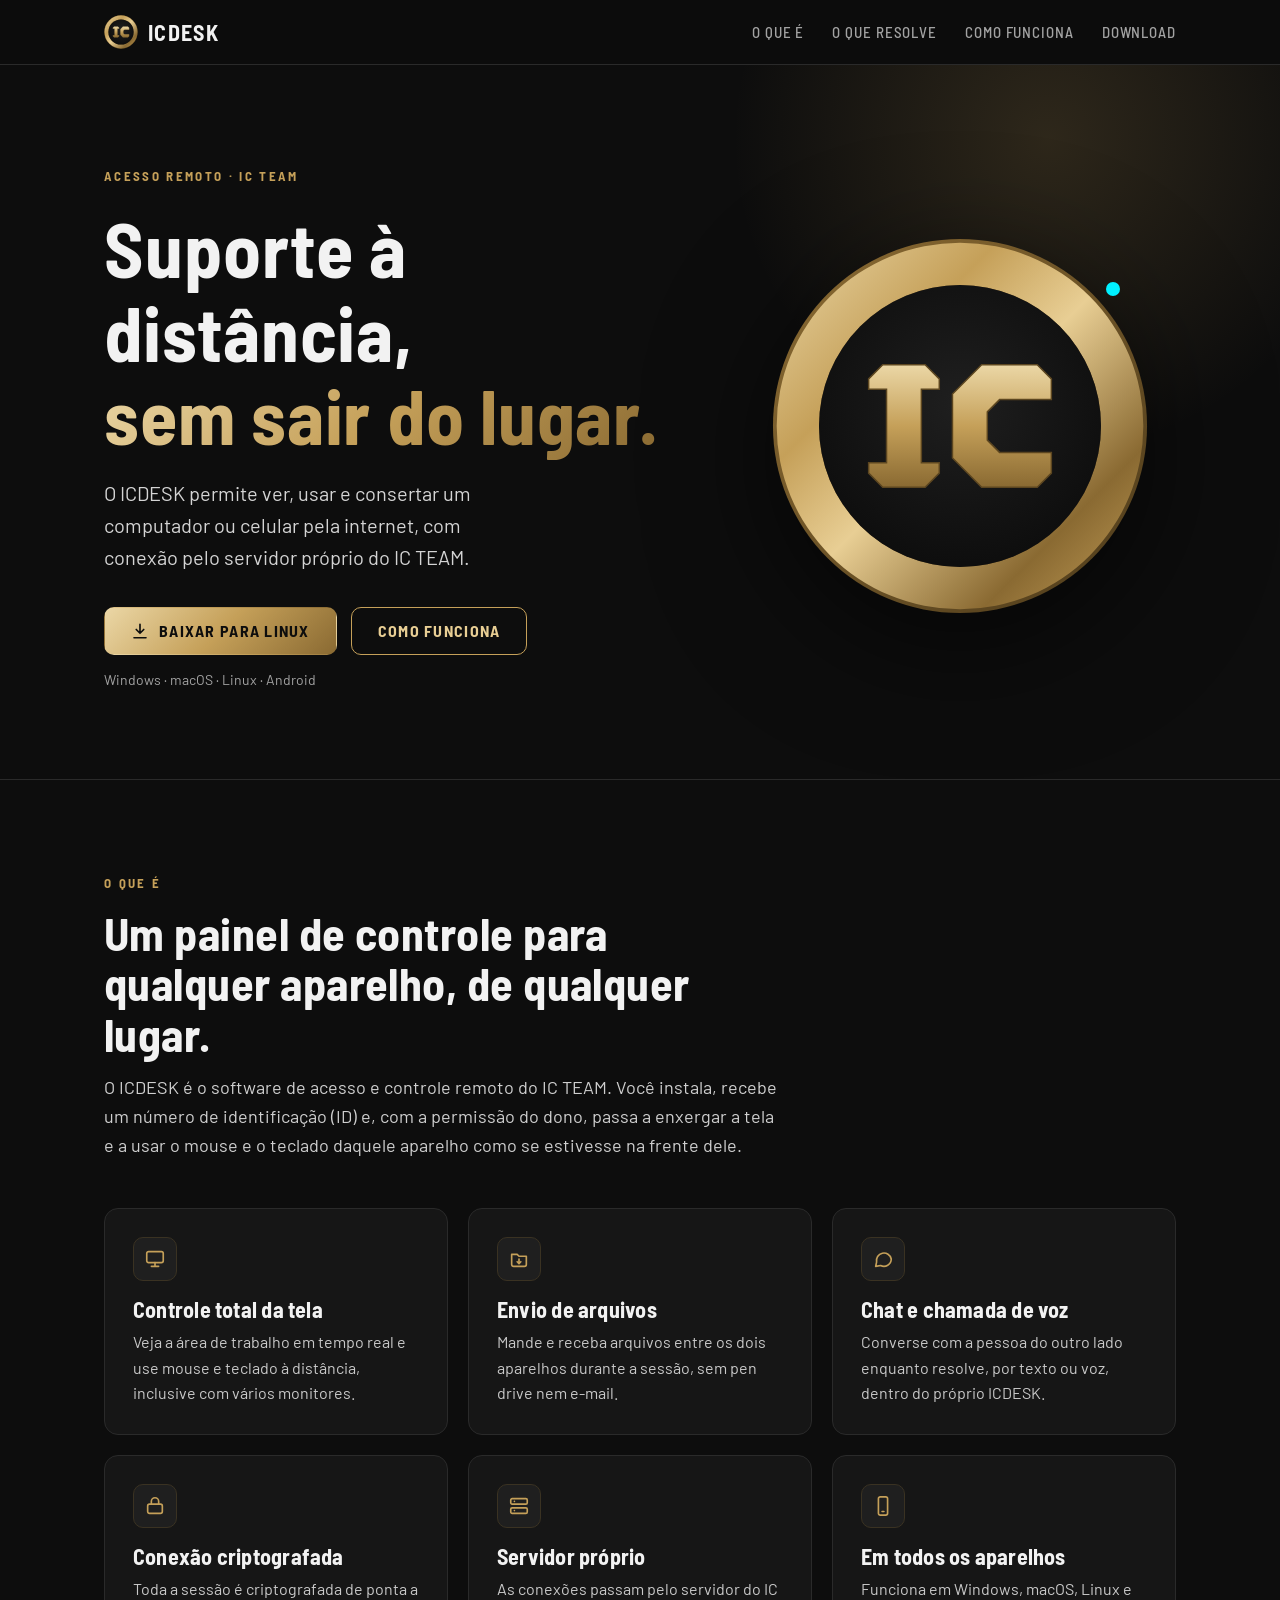
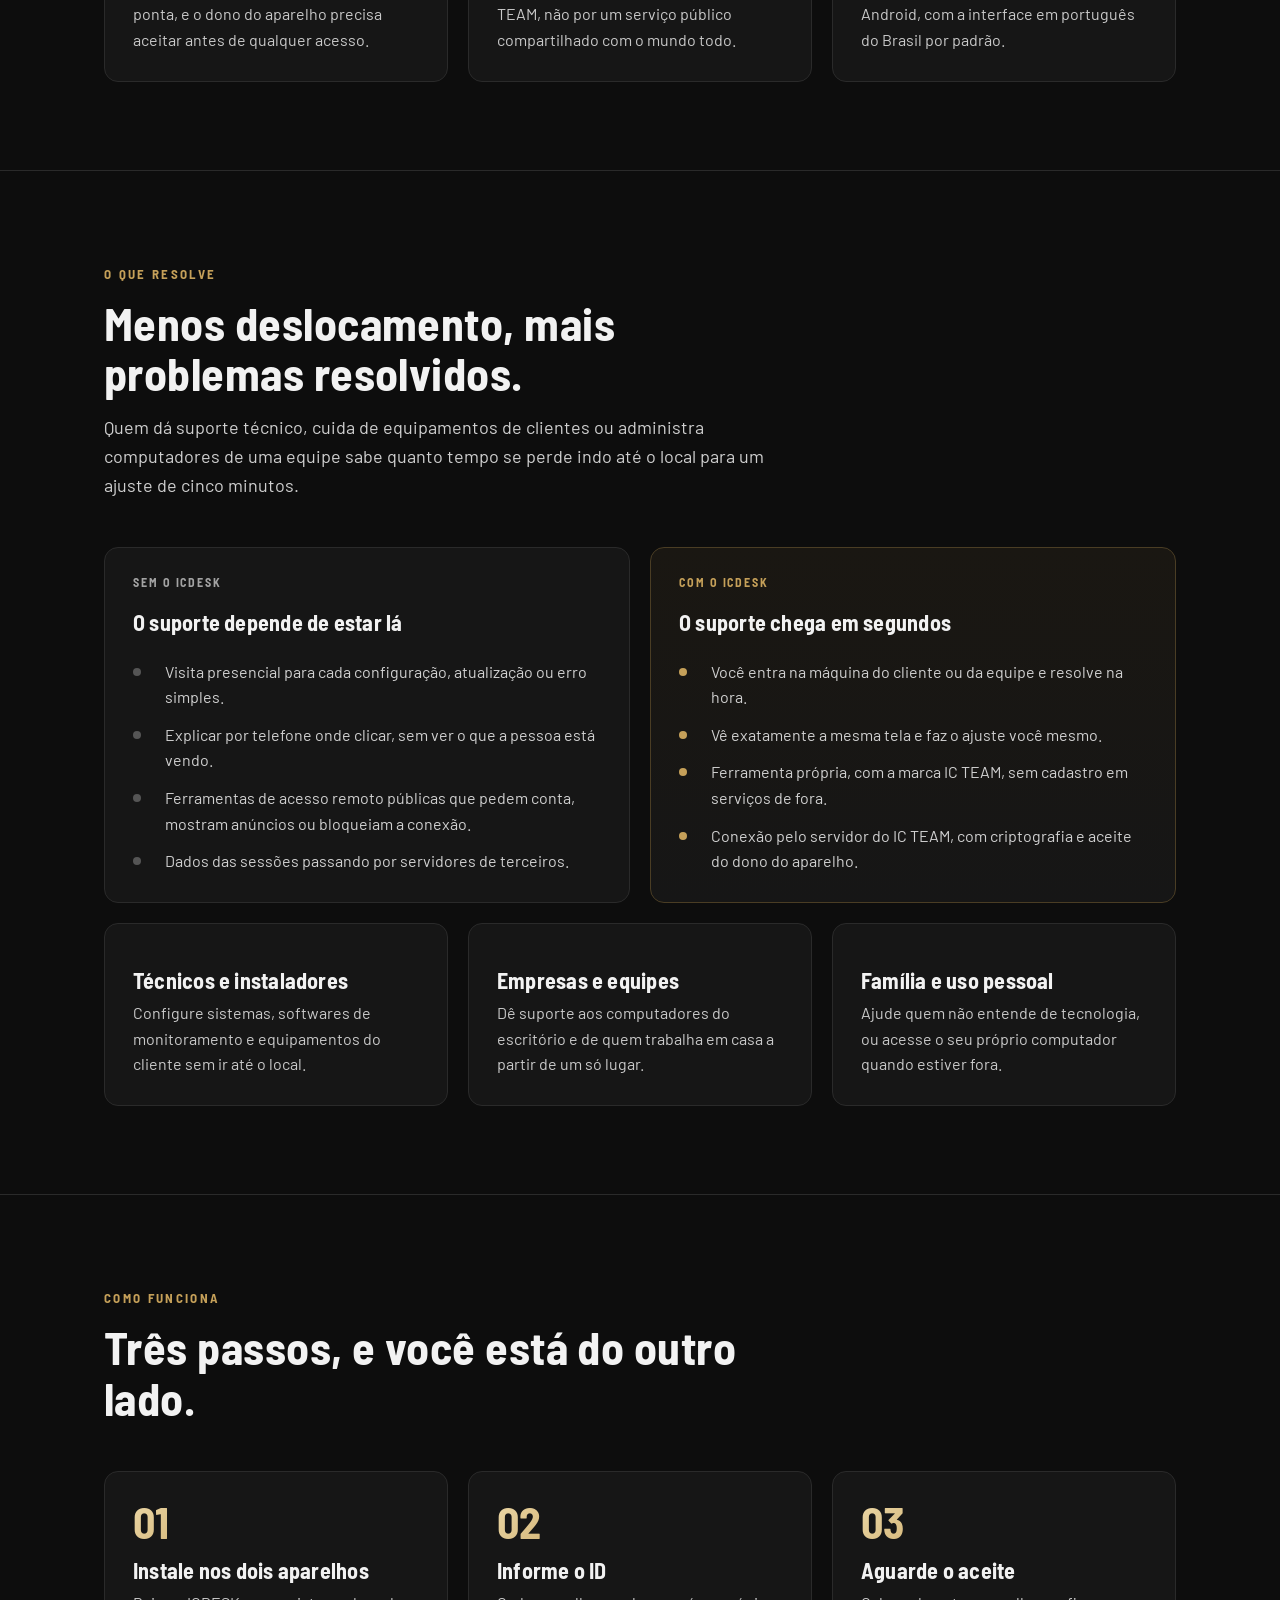
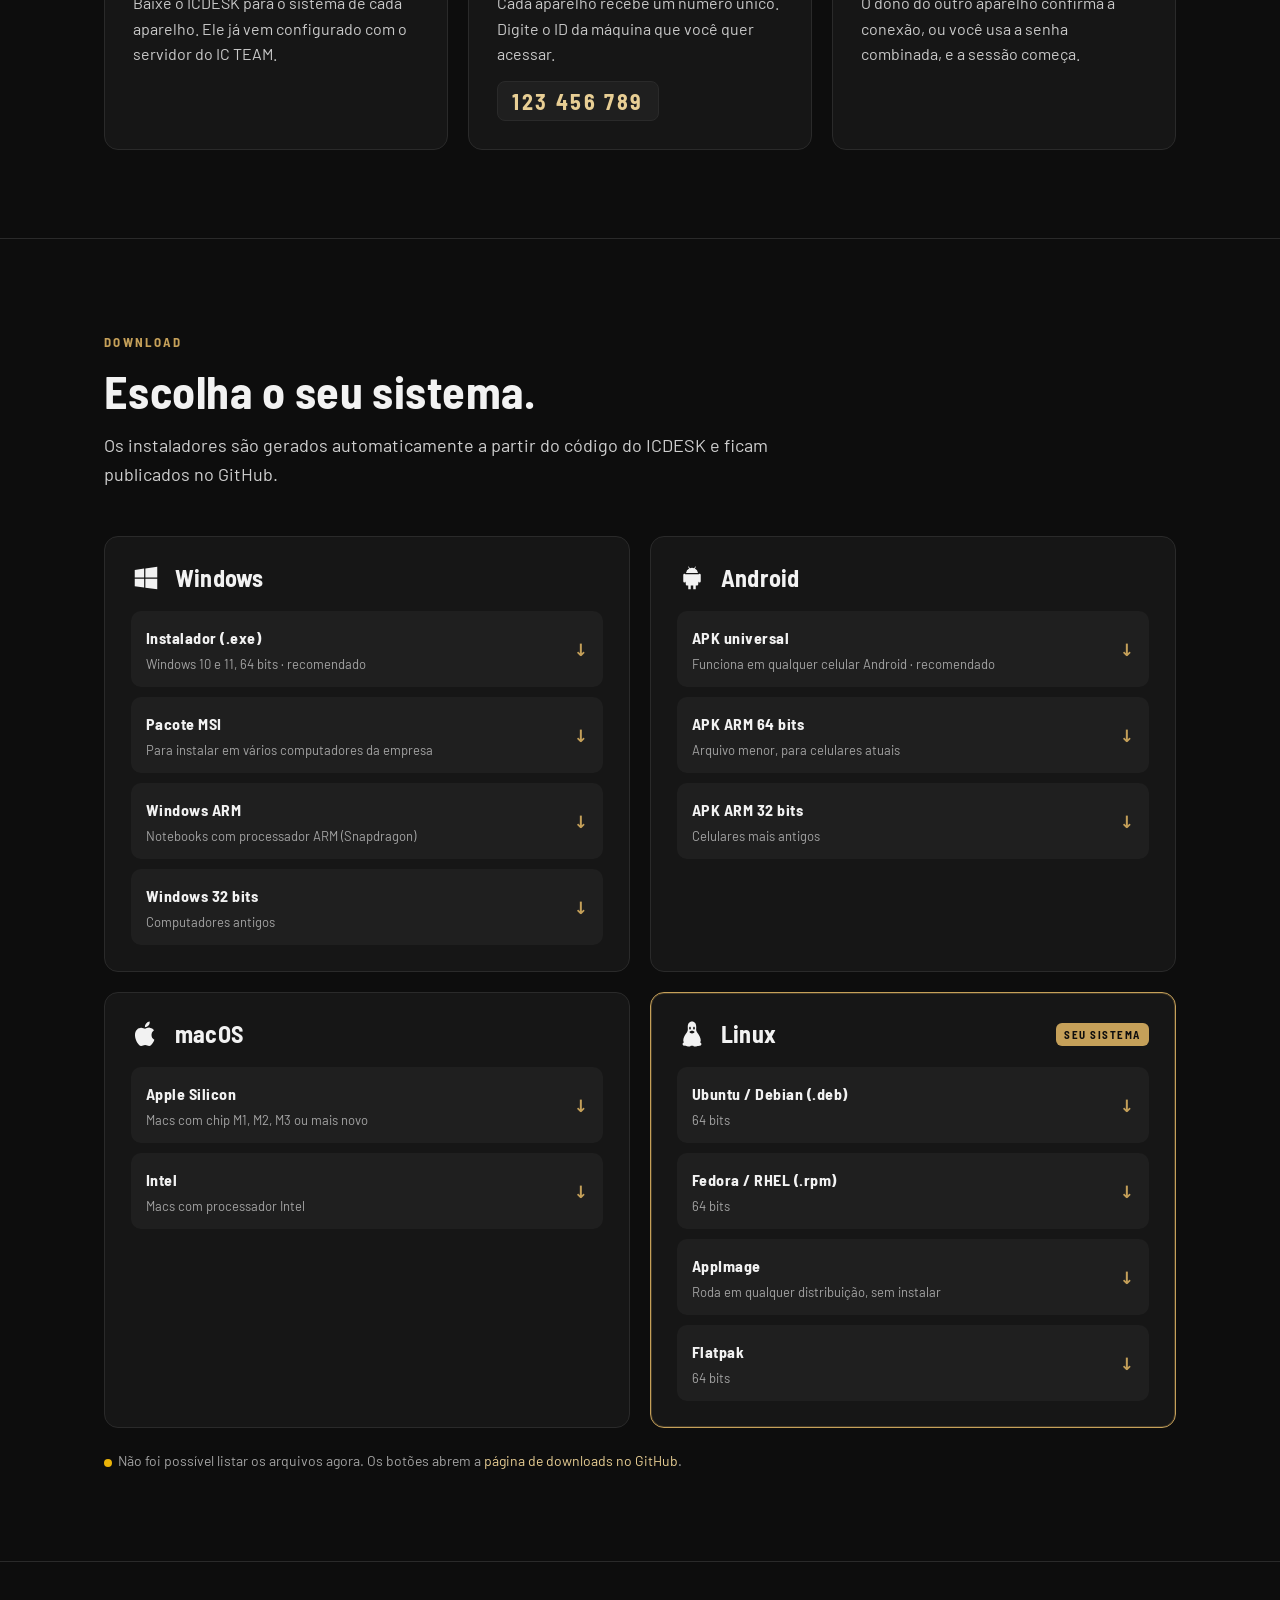
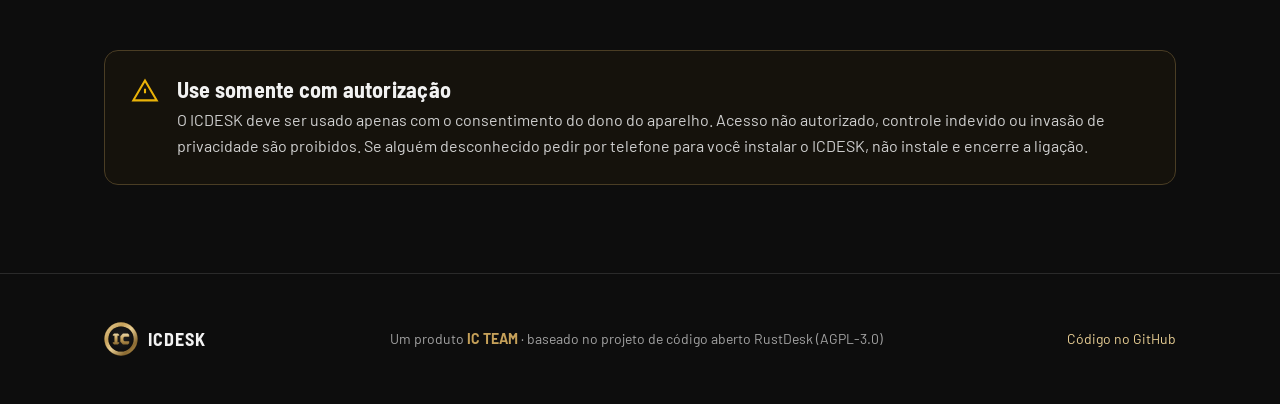
==== index.html @ 5afce39b "Landing page do ICDESK (GitHub Pages) Co-Authored-By: Claude Opus 5.5 <noreply@anthropic.com> Claude" ====
<!DOCTYPE html>
<html lang="pt-BR">
<head>
<meta charset="utf-8">
<meta name="viewport" content="width=device-width, initial-scale=1">
<title>ICDESK · Acesso remoto do IC TEAM</title>
<meta name="description" content="ICDESK é o software de acesso e controle remoto do IC TEAM: veja, use e dê suporte a computadores e celulares à distância, por um servidor próprio. Windows, macOS, Linux e Android.">
<meta property="og:title" content="ICDESK · Acesso remoto do IC TEAM">
<meta property="og:description" content="Suporte e controle remoto por servidor próprio. Windows, macOS, Linux e Android.">
<meta property="og:image" content="assets/apple-touch-icon.png">
<meta name="theme-color" content="#0D0D0D">
<link rel="icon" type="image/svg+xml" href="assets/logo.svg">
<link rel="icon" type="image/png" href="assets/favicon.png">
<link rel="apple-touch-icon" href="assets/apple-touch-icon.png">
<link rel="preconnect" href="https://fonts.googleapis.com">
<link rel="preconnect" href="https://fonts.gstatic.com" crossorigin>
<link href="https://fonts.googleapis.com/css2?family=Barlow+Semi+Condensed:wght@500;700&family=Barlow:wght@400;500&display=swap" rel="stylesheet">
<style>
:root{
  --cx-richblack:#0D0D0D;--cx-gold:#C5A059;--cx-goldlight:#E8CE94;--cx-techblue:#00F0FF;--cx-text:#F2F2F2;
  --cx-ok:#22C55E;--cx-warn:#EAB308;
  --cx-gold-gradient:linear-gradient(135deg,#EBD7A6,#C5A059,#8A6A32);
  --cx-surface:#161616;--cx-surface-2:#1F1F1F;--cx-hover:#262626;--cx-on-gold:#0D0D0D;
  --muted:#A3A3A3;--line:#2A2A2A;
  --display:"Barlow Semi Condensed","Arial Narrow",sans-serif;
  --body:"Barlow",system-ui,-apple-system,"Segoe UI",sans-serif;
  --max:1120px;
}
*{box-sizing:border-box;margin:0;padding:0}
html{scroll-behavior:smooth}
body{background:var(--cx-richblack);color:var(--cx-text);font:400 17px/1.6 var(--body);-webkit-font-smoothing:antialiased}
a{color:var(--cx-goldlight);text-decoration:none}
a:hover{text-decoration:underline}
img{display:block;max-width:100%}
.wrap{max-width:var(--max);margin:0 auto;padding:0 24px}
h1,h2,h3{font-family:var(--display);font-weight:700;line-height:1.1;letter-spacing:.01em}
.eyebrow{font:700 13px/1 var(--display);letter-spacing:.18em;text-transform:uppercase;color:var(--cx-gold)}
.gold-text{background:var(--cx-gold-gradient);-webkit-background-clip:text;background-clip:text;color:transparent}

/* nav */
header.nav{position:sticky;top:0;z-index:10;background:rgba(13,13,13,.86);backdrop-filter:blur(10px);border-bottom:1px solid var(--line)}
header.nav .wrap{display:flex;align-items:center;justify-content:space-between;height:64px}
.brand{display:flex;align-items:center;gap:10px;font:700 22px/1 var(--display);letter-spacing:.06em;color:var(--cx-text)}
.brand img{width:34px;height:34px}
.brand:hover{text-decoration:none}
nav.links{display:flex;gap:28px;font:500 15px/1 var(--display);letter-spacing:.06em;text-transform:uppercase}
nav.links a{color:var(--muted)}
nav.links a:hover{color:var(--cx-goldlight);text-decoration:none}

/* buttons */
.btn{display:inline-flex;align-items:center;gap:10px;padding:14px 26px;border-radius:10px;font:700 16px/1 var(--display);letter-spacing:.08em;text-transform:uppercase;border:1px solid transparent;cursor:pointer;transition:transform .15s,filter .15s,border-color .15s}
.btn:hover{text-decoration:none;transform:translateY(-1px)}
.btn-gold{background:var(--cx-gold-gradient);color:var(--cx-on-gold)}
.btn-gold:hover{filter:brightness(1.08)}
.btn-ghost{border-color:var(--cx-gold);color:var(--cx-goldlight)}
.btn-ghost:hover{background:var(--cx-hover)}
.btn svg{width:18px;height:18px}

/* hero */
.hero{position:relative;overflow:hidden;padding:96px 0 88px;border-bottom:1px solid var(--line)}
.hero::before{content:"";position:absolute;inset:-40% -10% auto auto;width:720px;height:720px;background:radial-gradient(circle,rgba(197,160,89,.18),transparent 62%);pointer-events:none}
.hero .wrap{display:grid;grid-template-columns:1.15fr .85fr;gap:56px;align-items:center;position:relative}
.hero h1{font-size:clamp(44px,6vw,76px);margin:18px 0 20px}
.hero p.lead{font-size:20px;color:#D4D4D4;max-width:34ch}
.hero .cta{display:flex;flex-wrap:wrap;gap:14px;margin-top:34px}
.hero .os-hint{margin-top:14px;font-size:14px;color:var(--muted)}
.hero-mark{position:relative;justify-self:center;width:min(380px,80vw)}
.hero-mark img{width:100%;filter:drop-shadow(0 30px 60px rgba(0,0,0,.6))}
.pulse{position:absolute;right:8%;top:12%;width:14px;height:14px;border-radius:50%;background:var(--cx-techblue);box-shadow:0 0 0 0 rgba(0,240,255,.6);animation:pulse 2.2s infinite}
@keyframes pulse{0%{box-shadow:0 0 0 0 rgba(0,240,255,.55)}70%{box-shadow:0 0 0 22px rgba(0,240,255,0)}100%{box-shadow:0 0 0 0 rgba(0,240,255,0)}}
@media (prefers-reduced-motion:reduce){.pulse{animation:none}}

/* sections */
section{padding:88px 0;border-bottom:1px solid var(--line)}
.sec-head{max-width:680px;margin-bottom:48px}
.sec-head h2{font-size:clamp(32px,4vw,46px);margin-top:12px}
.sec-head p{color:#CFCFCF;margin-top:14px;font-size:18px}

.grid{display:grid;gap:20px}
.g3{grid-template-columns:repeat(3,1fr)}
.g2{grid-template-columns:repeat(2,1fr)}
.card{background:var(--cx-surface);border:1px solid var(--line);border-radius:14px;padding:28px}
.card h3{font-size:22px;margin:16px 0 8px}
.card p{color:#C9C9C9;font-size:16px}
.ico{width:44px;height:44px;border-radius:10px;display:grid;place-items:center;background:var(--cx-surface-2);border:1px solid #3a3222}
.ico svg{width:22px;height:22px;stroke:var(--cx-gold);fill:none;stroke-width:1.8;stroke-linecap:round;stroke-linejoin:round}

/* problem / solution */
.ps{display:grid;grid-template-columns:1fr 1fr;gap:20px}
.ps .card{display:flex;flex-direction:column;gap:6px}
.ps .tag{font:700 12px/1 var(--display);letter-spacing:.16em;text-transform:uppercase}
.ps .before .tag{color:var(--muted)}
.ps .after{border-color:#4a3d24;background:linear-gradient(180deg,#1a1712,var(--cx-surface))}
.ps .after .tag{color:var(--cx-gold)}
.ps ul{list-style:none;margin-top:10px;display:grid;gap:12px}
.ps li{display:grid;grid-template-columns:22px 1fr;gap:10px;color:#D0D0D0;font-size:16px}
.ps li::before{content:"";width:8px;height:8px;margin-top:9px;border-radius:50%;background:#555}
.ps .after li::before{background:var(--cx-gold)}

/* steps */
.steps{counter-reset:s;display:grid;grid-template-columns:repeat(3,1fr);gap:20px}
.step{position:relative;padding:28px;border-radius:14px;border:1px solid var(--line);background:var(--cx-surface)}
.step::before{counter-increment:s;content:"0" counter(s);font:700 44px/1 var(--display);display:block;margin-bottom:14px;background:var(--cx-gold-gradient);-webkit-background-clip:text;background-clip:text;color:transparent}
.step h3{font-size:22px;margin-bottom:8px}
.step p{color:#C9C9C9;font-size:16px}
.id-demo{display:inline-block;margin-top:14px;padding:8px 14px;border-radius:8px;background:var(--cx-surface-2);border:1px solid var(--line);font:700 22px/1 var(--display);letter-spacing:.12em;color:var(--cx-goldlight)}

/* downloads */
.dl-grid{display:grid;grid-template-columns:repeat(2,1fr);gap:20px}
.os{background:var(--cx-surface);border:1px solid var(--line);border-radius:14px;padding:26px;transition:border-color .2s}
.os.current{border-color:var(--cx-gold);box-shadow:0 0 0 1px rgba(197,160,89,.25) inset}
.os-head{display:flex;align-items:center;gap:14px;margin-bottom:18px}
.os-head svg{width:30px;height:30px;fill:var(--cx-text)}
.os-head h3{font-size:24px}
.os-head .badge{margin-left:auto;font:700 11px/1 var(--display);letter-spacing:.14em;text-transform:uppercase;color:var(--cx-on-gold);background:var(--cx-gold);padding:6px 8px;border-radius:6px;display:none}
.os.current .badge{display:inline-block}
.files{display:grid;gap:10px}
.file{display:flex;align-items:center;justify-content:space-between;gap:12px;padding:12px 14px;border-radius:10px;background:var(--cx-surface-2);border:1px solid transparent;color:var(--cx-text)}
.file:hover{border-color:var(--cx-gold);text-decoration:none;background:var(--cx-hover)}
.file>span:first-child{flex:1}
.file b{font:700 16px/1.2 var(--display);letter-spacing:.03em}
.file small{display:block;color:var(--muted);font-size:13px;margin-top:2px}
.file .size{font-size:13px;color:var(--muted);white-space:nowrap}
.file .arrow{color:var(--cx-gold);font-weight:700}
.file.missing{opacity:.45;pointer-events:none}
.dl-note{margin-top:22px;font-size:14px;color:var(--muted)}
.dl-note .dot{display:inline-block;width:8px;height:8px;border-radius:50%;background:var(--cx-ok);margin-right:6px;vertical-align:middle}

/* warning */
.warn{display:grid;grid-template-columns:auto 1fr;gap:18px;align-items:start;padding:26px;border-radius:14px;border:1px solid #4a3d24;background:#15120c}
.warn svg{width:28px;height:28px;stroke:var(--cx-warn);fill:none;stroke-width:1.8}
.warn h3{font-size:22px;margin-bottom:6px}
.warn p{color:#D0D0D0;font-size:16px}

footer{padding:48px 0;color:var(--muted);font-size:14px}
footer .wrap{display:flex;flex-wrap:wrap;gap:20px;justify-content:space-between;align-items:center}
footer .brand{font-size:18px}

@media (max-width:900px){
  .hero .wrap{grid-template-columns:1fr;gap:40px}
  .hero-mark{width:min(260px,70vw);order:-1;justify-self:start}
  .g3,.steps{grid-template-columns:1fr}
  .g2,.ps,.dl-grid{grid-template-columns:1fr}
  nav.links{display:none}
  section{padding:64px 0}
  .hero{padding:56px 0 64px}
}
</style>
</head>
<body>

<header class="nav">
  <div class="wrap">
    <a class="brand" href="#top"><img src="assets/logo.svg" alt="">ICDESK</a>
    <nav class="links">
      <a href="#o-que-e">O que é</a>
      <a href="#resolve">O que resolve</a>
      <a href="#como-funciona">Como funciona</a>
      <a href="#download">Download</a>
    </nav>
  </div>
</header>

<main id="top">

<!-- HERO -->
<div class="hero">
  <div class="wrap">
    <div>
      <span class="eyebrow">Acesso remoto · IC TEAM</span>
      <h1>Suporte à distância,<br><span class="gold-text">sem sair do lugar.</span></h1>
      <p class="lead">O ICDESK permite ver, usar e consertar um computador ou celular pela internet, com conexão pelo servidor próprio do IC TEAM.</p>
      <div class="cta">
        <a class="btn btn-gold" id="hero-dl" href="#download">
          <svg viewBox="0 0 24 24" fill="none" stroke="currentColor" stroke-width="2.2" stroke-linecap="round" stroke-linejoin="round"><path d="M12 3v12m0 0-5-5m5 5 5-5M4 21h16"/></svg>
          <span id="hero-dl-label">Baixar o ICDESK</span>
        </a>
        <a class="btn btn-ghost" href="#como-funciona">Como funciona</a>
      </div>
      <p class="os-hint" id="hero-hint">Windows · macOS · Linux · Android</p>
    </div>
    <div class="hero-mark">
      <img src="assets/logo.svg" alt="Logo do ICDESK">
      <span class="pulse" aria-hidden="true"></span>
    </div>
  </div>
</div>

<!-- O QUE É -->
<section id="o-que-e">
  <div class="wrap">
    <div class="sec-head">
      <span class="eyebrow">O que é</span>
      <h2>Um painel de controle para qualquer aparelho, de qualquer lugar.</h2>
      <p>O ICDESK é o software de acesso e controle remoto do IC TEAM. Você instala, recebe um número de identificação (ID) e, com a permissão do dono, passa a enxergar a tela e a usar o mouse e o teclado daquele aparelho como se estivesse na frente dele.</p>
    </div>

    <div class="grid g3">
      <div class="card">
        <div class="ico"><svg viewBox="0 0 24 24"><rect x="3" y="4" width="18" height="12" rx="2"/><path d="M8 20h8M12 16v4"/></svg></div>
        <h3>Controle total da tela</h3>
        <p>Veja a área de trabalho em tempo real e use mouse e teclado à distância, inclusive com vários monitores.</p>
      </div>
      <div class="card">
        <div class="ico"><svg viewBox="0 0 24 24"><path d="M4 7h6l2 2h8v9a2 2 0 0 1-2 2H6a2 2 0 0 1-2-2z"/><path d="M12 12v5m0 0-2-2m2 2 2-2"/></svg></div>
        <h3>Envio de arquivos</h3>
        <p>Mande e receba arquivos entre os dois aparelhos durante a sessão, sem pen drive nem e-mail.</p>
      </div>
      <div class="card">
        <div class="ico"><svg viewBox="0 0 24 24"><path d="M21 12a8 8 0 0 1-11.6 7.1L4 20l1-4.6A8 8 0 1 1 21 12z"/></svg></div>
        <h3>Chat e chamada de voz</h3>
        <p>Converse com a pessoa do outro lado enquanto resolve, por texto ou voz, dentro do próprio ICDESK.</p>
      </div>
      <div class="card">
        <div class="ico"><svg viewBox="0 0 24 24"><rect x="4" y="10" width="16" height="10" rx="2"/><path d="M8 10V7a4 4 0 0 1 8 0v3"/></svg></div>
        <h3>Conexão criptografada</h3>
        <p>Toda a sessão é criptografada de ponta a ponta, e o dono do aparelho precisa aceitar antes de qualquer acesso.</p>
      </div>
      <div class="card">
        <div class="ico"><svg viewBox="0 0 24 24"><rect x="3" y="4" width="18" height="6" rx="1.5"/><rect x="3" y="14" width="18" height="6" rx="1.5"/><path d="M7 7h.01M7 17h.01"/></svg></div>
        <h3>Servidor próprio</h3>
        <p>As conexões passam pelo servidor do IC TEAM, não por um serviço público compartilhado com o mundo todo.</p>
      </div>
      <div class="card">
        <div class="ico"><svg viewBox="0 0 24 24"><rect x="7" y="2" width="10" height="20" rx="2"/><path d="M11 18h2"/></svg></div>
        <h3>Em todos os aparelhos</h3>
        <p>Funciona em Windows, macOS, Linux e Android, com a interface em português do Brasil por padrão.</p>
      </div>
    </div>
  </div>
</section>

<!-- O QUE RESOLVE -->
<section id="resolve">
  <div class="wrap">
    <div class="sec-head">
      <span class="eyebrow">O que resolve</span>
      <h2>Menos deslocamento, mais problemas resolvidos.</h2>
      <p>Quem dá suporte técnico, cuida de equipamentos de clientes ou administra computadores de uma equipe sabe quanto tempo se perde indo até o local para um ajuste de cinco minutos.</p>
    </div>

    <div class="ps">
      <div class="card before">
        <span class="tag">Sem o ICDESK</span>
        <h3>O suporte depende de estar lá</h3>
        <ul>
          <li>Visita presencial para cada configuração, atualização ou erro simples.</li>
          <li>Explicar por telefone onde clicar, sem ver o que a pessoa está vendo.</li>
          <li>Ferramentas de acesso remoto públicas que pedem conta, mostram anúncios ou bloqueiam a conexão.</li>
          <li>Dados das sessões passando por servidores de terceiros.</li>
        </ul>
      </div>
      <div class="card after">
        <span class="tag">Com o ICDESK</span>
        <h3>O suporte chega em segundos</h3>
        <ul>
          <li>Você entra na máquina do cliente ou da equipe e resolve na hora.</li>
          <li>Vê exatamente a mesma tela e faz o ajuste você mesmo.</li>
          <li>Ferramenta própria, com a marca IC TEAM, sem cadastro em serviços de fora.</li>
          <li>Conexão pelo servidor do IC TEAM, com criptografia e aceite do dono do aparelho.</li>
        </ul>
      </div>
    </div>

    <div class="grid g3" style="margin-top:20px">
      <div class="card">
        <h3>Técnicos e instaladores</h3>
        <p>Configure sistemas, softwares de monitoramento e equipamentos do cliente sem ir até o local.</p>
      </div>
      <div class="card">
        <h3>Empresas e equipes</h3>
        <p>Dê suporte aos computadores do escritório e de quem trabalha em casa a partir de um só lugar.</p>
      </div>
      <div class="card">
        <h3>Família e uso pessoal</h3>
        <p>Ajude quem não entende de tecnologia, ou acesse o seu próprio computador quando estiver fora.</p>
      </div>
    </div>
  </div>
</section>

<!-- COMO FUNCIONA -->
<section id="como-funciona">
  <div class="wrap">
    <div class="sec-head">
      <span class="eyebrow">Como funciona</span>
      <h2>Três passos, e você está do outro lado.</h2>
    </div>
    <div class="steps">
      <div class="step">
        <h3>Instale nos dois aparelhos</h3>
        <p>Baixe o ICDESK para o sistema de cada aparelho. Ele já vem configurado com o servidor do IC TEAM.</p>
      </div>
      <div class="step">
        <h3>Informe o ID</h3>
        <p>Cada aparelho recebe um número único. Digite o ID da máquina que você quer acessar.</p>
        <span class="id-demo">123 456 789</span>
      </div>
      <div class="step">
        <h3>Aguarde o aceite</h3>
        <p>O dono do outro aparelho confirma a conexão, ou você usa a senha combinada, e a sessão começa.</p>
      </div>
    </div>
  </div>
</section>

<!-- DOWNLOAD -->
<section id="download">
  <div class="wrap">
    <div class="sec-head">
      <span class="eyebrow">Download</span>
      <h2>Escolha o seu sistema.</h2>
      <p>Os instaladores são gerados automaticamente a partir do código do ICDESK e ficam publicados no GitHub.</p>
    </div>

    <div class="dl-grid">
      <div class="os" data-os="windows">
        <div class="os-head">
          <svg viewBox="0 0 24 24"><path d="M3 5.5 10.5 4.4v7.1H3zM11.5 4.3 21 3v8.5h-9.5zM3 12.5h7.5v7.1L3 18.5zM11.5 12.5H21V21l-9.5-1.3z"/></svg>
          <h3>Windows</h3><span class="badge">Seu sistema</span>
        </div>
        <div class="files">
          <a class="file" data-match="x86_64.exe$"><span><b>Instalador (.exe)</b><small>Windows 10 e 11, 64 bits · recomendado</small></span><span class="size"></span><span class="arrow">↓</span></a>
          <a class="file" data-match="x86_64.msi$"><span><b>Pacote MSI</b><small>Para instalar em vários computadores da empresa</small></span><span class="size"></span><span class="arrow">↓</span></a>
          <a class="file" data-match="aarch64.exe$"><span><b>Windows ARM</b><small>Notebooks com processador ARM (Snapdragon)</small></span><span class="size"></span><span class="arrow">↓</span></a>
          <a class="file" data-match="x86-sciter.exe$"><span><b>Windows 32 bits</b><small>Computadores antigos</small></span><span class="size"></span><span class="arrow">↓</span></a>
        </div>
      </div>

      <div class="os" data-os="android">
        <div class="os-head">
          <svg viewBox="0 0 24 24"><path d="M7 9h10v8a1 1 0 0 1-1 1h-1v3h-2v-3h-2v3H9v-3H8a1 1 0 0 1-1-1zM5 9.5a1 1 0 0 1 2 0v5a1 1 0 0 1-2 0zM17 9.5a1 1 0 0 1 2 0v5a1 1 0 0 1-2 0zM7.2 8a4.9 4.9 0 0 1 2.5-3.6L8.8 3l.5-.3 1 1.5a5 5 0 0 1 3.4 0l1-1.5.5.3-.9 1.4A4.9 4.9 0 0 1 16.8 8z"/></svg>
          <h3>Android</h3><span class="badge">Seu sistema</span>
        </div>
        <div class="files">
          <a class="file" data-match="universal.apk$"><span><b>APK universal</b><small>Funciona em qualquer celular Android · recomendado</small></span><span class="size"></span><span class="arrow">↓</span></a>
          <a class="file" data-match="aarch64.apk$"><span><b>APK ARM 64 bits</b><small>Arquivo menor, para celulares atuais</small></span><span class="size"></span><span class="arrow">↓</span></a>
          <a class="file" data-match="armv7.apk$"><span><b>APK ARM 32 bits</b><small>Celulares mais antigos</small></span><span class="size"></span><span class="arrow">↓</span></a>
        </div>
      </div>

      <div class="os" data-os="mac">
        <div class="os-head">
          <svg viewBox="0 0 24 24"><path d="M16.4 12.6c0-2.5 2-3.6 2.1-3.7a4.6 4.6 0 0 0-3.6-2c-1.5-.2-3 .9-3.7.9-.8 0-2-.9-3.2-.8A4.8 4.8 0 0 0 4 9.4c-1.7 3-.4 7.4 1.2 9.8.8 1.2 1.8 2.5 3 2.4 1.2 0 1.7-.8 3.1-.8 1.5 0 1.9.8 3.2.8 1.3 0 2.1-1.2 2.9-2.4a10 10 0 0 0 1.3-2.7 4.2 4.2 0 0 1-2.3-3.9zM14 5.2A4.3 4.3 0 0 0 15 2a4.4 4.4 0 0 0-2.9 1.5 4.1 4.1 0 0 0-1 3.1A3.7 3.7 0 0 0 14 5.2z"/></svg>
          <h3>macOS</h3><span class="badge">Seu sistema</span>
        </div>
        <div class="files">
          <a class="file" data-match="aarch64.dmg$"><span><b>Apple Silicon</b><small>Macs com chip M1, M2, M3 ou mais novo</small></span><span class="size"></span><span class="arrow">↓</span></a>
          <a class="file" data-match="x86_64.dmg$"><span><b>Intel</b><small>Macs com processador Intel</small></span><span class="size"></span><span class="arrow">↓</span></a>
        </div>
      </div>

      <div class="os" data-os="linux">
        <div class="os-head">
          <svg viewBox="0 0 24 24"><path d="M12 2c-2.2 0-3.4 1.8-3.4 4.4 0 1.6.4 2.6-.6 4.1C6.7 12.4 5 14.6 5 17c0 .7.2 1.2.5 1.6-.7.4-1.2 1-1 1.8.4 1.3 2.7 1 4.2 1.5 1 .3 1.9.1 2.4-.6h1.8c.5.7 1.4.9 2.4.6 1.5-.5 3.8-.2 4.2-1.5.2-.8-.3-1.4-1-1.8.3-.4.5-.9.5-1.6 0-2.4-1.7-4.6-3-6.5-1-1.5-.6-2.5-.6-4.1C15.4 3.8 14.2 2 12 2zm-1.6 4.2c.4 0 .7.5.7 1.1s-.3 1.1-.7 1.1-.7-.5-.7-1.1.3-1.1.7-1.1zm3.2 0c.4 0 .7.5.7 1.1s-.3 1.1-.7 1.1-.7-.5-.7-1.1.3-1.1.7-1.1zM12 9.3c.9 0 2 .5 2 1s-1.1 1.2-2 1.2-2-.7-2-1.2 1.1-1 2-1z"/></svg>
          <h3>Linux</h3><span class="badge">Seu sistema</span>
        </div>
        <div class="files">
          <a class="file" data-match="x86_64.deb$"><span><b>Ubuntu / Debian (.deb)</b><small>64 bits</small></span><span class="size"></span><span class="arrow">↓</span></a>
          <a class="file" data-match="x86_64.rpm$"><span><b>Fedora / RHEL (.rpm)</b><small>64 bits</small></span><span class="size"></span><span class="arrow">↓</span></a>
          <a class="file" data-match="x86_64.AppImage$"><span><b>AppImage</b><small>Roda em qualquer distribuição, sem instalar</small></span><span class="size"></span><span class="arrow">↓</span></a>
          <a class="file" data-match="x86_64.flatpak$"><span><b>Flatpak</b><small>64 bits</small></span><span class="size"></span><span class="arrow">↓</span></a>
        </div>
      </div>
    </div>

    <p class="dl-note" id="dl-note"><span class="dot"></span>Carregando a versão mais recente…</p>
  </div>
</section>

<!-- AVISO -->
<section>
  <div class="wrap">
    <div class="warn">
      <svg viewBox="0 0 24 24"><path d="M12 3 2 20h20zM12 10v4M12 17h.01"/></svg>
      <div>
        <h3>Use somente com autorização</h3>
        <p>O ICDESK deve ser usado apenas com o consentimento do dono do aparelho. Acesso não autorizado, controle indevido ou invasão de privacidade são proibidos. Se alguém desconhecido pedir por telefone para você instalar o ICDESK, não instale e encerre a ligação.</p>
      </div>
    </div>
  </div>
</section>

</main>

<footer>
  <div class="wrap">
    <a class="brand" href="#top"><img src="assets/logo.svg" alt="">ICDESK</a>
    <span>Um produto <b style="color:var(--cx-gold)">IC TEAM</b> · baseado no projeto de código aberto RustDesk (AGPL-3.0)</span>
    <a href="https://github.com/emersoncassis/ICDESK">Código no GitHub</a>
  </div>
</footer>

<script>
(function(){
  var REPO="emersoncassis/ICDESK", TAG="nightly";
  var RELEASE_PAGE="https://github.com/"+REPO+"/releases/tag/"+TAG;
  var files=[].slice.call(document.querySelectorAll(".file"));
  files.forEach(function(a){a.href=RELEASE_PAGE;});

  var ua=navigator.userAgent||"", os="windows";
  if(/Android/i.test(ua)) os="android";
  else if(/iPhone|iPad|iPod/i.test(ua)) os="ios";
  else if(/Mac/i.test(ua)) os="mac";
  else if(/Linux|X11|CrOS/i.test(ua)) os="linux";
  var names={windows:"Windows",android:"Android",mac:"macOS",linux:"Linux"};
  var card=document.querySelector('.os[data-os="'+os+'"]');
  if(card){card.classList.add("current");}
  var label=document.getElementById("hero-dl-label");
  if(names[os]) label.textContent="Baixar para "+names[os];
  if(os==="ios") document.getElementById("hero-hint").textContent="No iPhone e iPad ainda não há instalador público. Use um computador ou Android.";

  function mb(b){return (b/1048576).toFixed(0)+" MB";}
  var hero=document.getElementById("hero-dl"), note=document.getElementById("dl-note");

  fetch("https://api.github.com/repos/"+REPO+"/releases/tags/"+TAG,{headers:{Accept:"application/vnd.github+json"}})
    .then(function(r){if(!r.ok) throw new Error(r.status); return r.json();})
    .then(function(rel){
      var assets=(rel.assets||[]).slice().sort(function(a,b){return new Date(b.updated_at)-new Date(a.updated_at);});
      var newest=null;
      files.forEach(function(a){
        var re=new RegExp(a.getAttribute("data-match"));
        var hit=null;
        for(var i=0;i<assets.length;i++){ if(re.test(assets[i].name)){hit=assets[i];break;} }
        if(hit){
          a.href=hit.browser_download_url;
          a.querySelector(".size").textContent=mb(hit.size);
          var d=new Date(hit.updated_at); if(!newest||d>newest) newest=d;
        } else { a.classList.add("missing"); }
      });
      if(card){
        var first=card.querySelector(".file:not(.missing)");
        if(first){hero.href=first.href;}
      }
      note.innerHTML='<span class="dot"></span>Versão atualizada em '+
        (newest?newest.toLocaleDateString("pt-BR",{day:"2-digit",month:"long",year:"numeric"}):"—")+
        '. Todas as versões em <a href="'+RELEASE_PAGE+'">GitHub Releases</a>.';
    })
    .catch(function(){
      note.innerHTML='<span class="dot" style="background:var(--cx-warn)"></span>Não foi possível listar os arquivos agora. Os botões abrem a <a href="'+RELEASE_PAGE+'">página de downloads no GitHub</a>.';
    });
})();
</script>
</body>
</html>
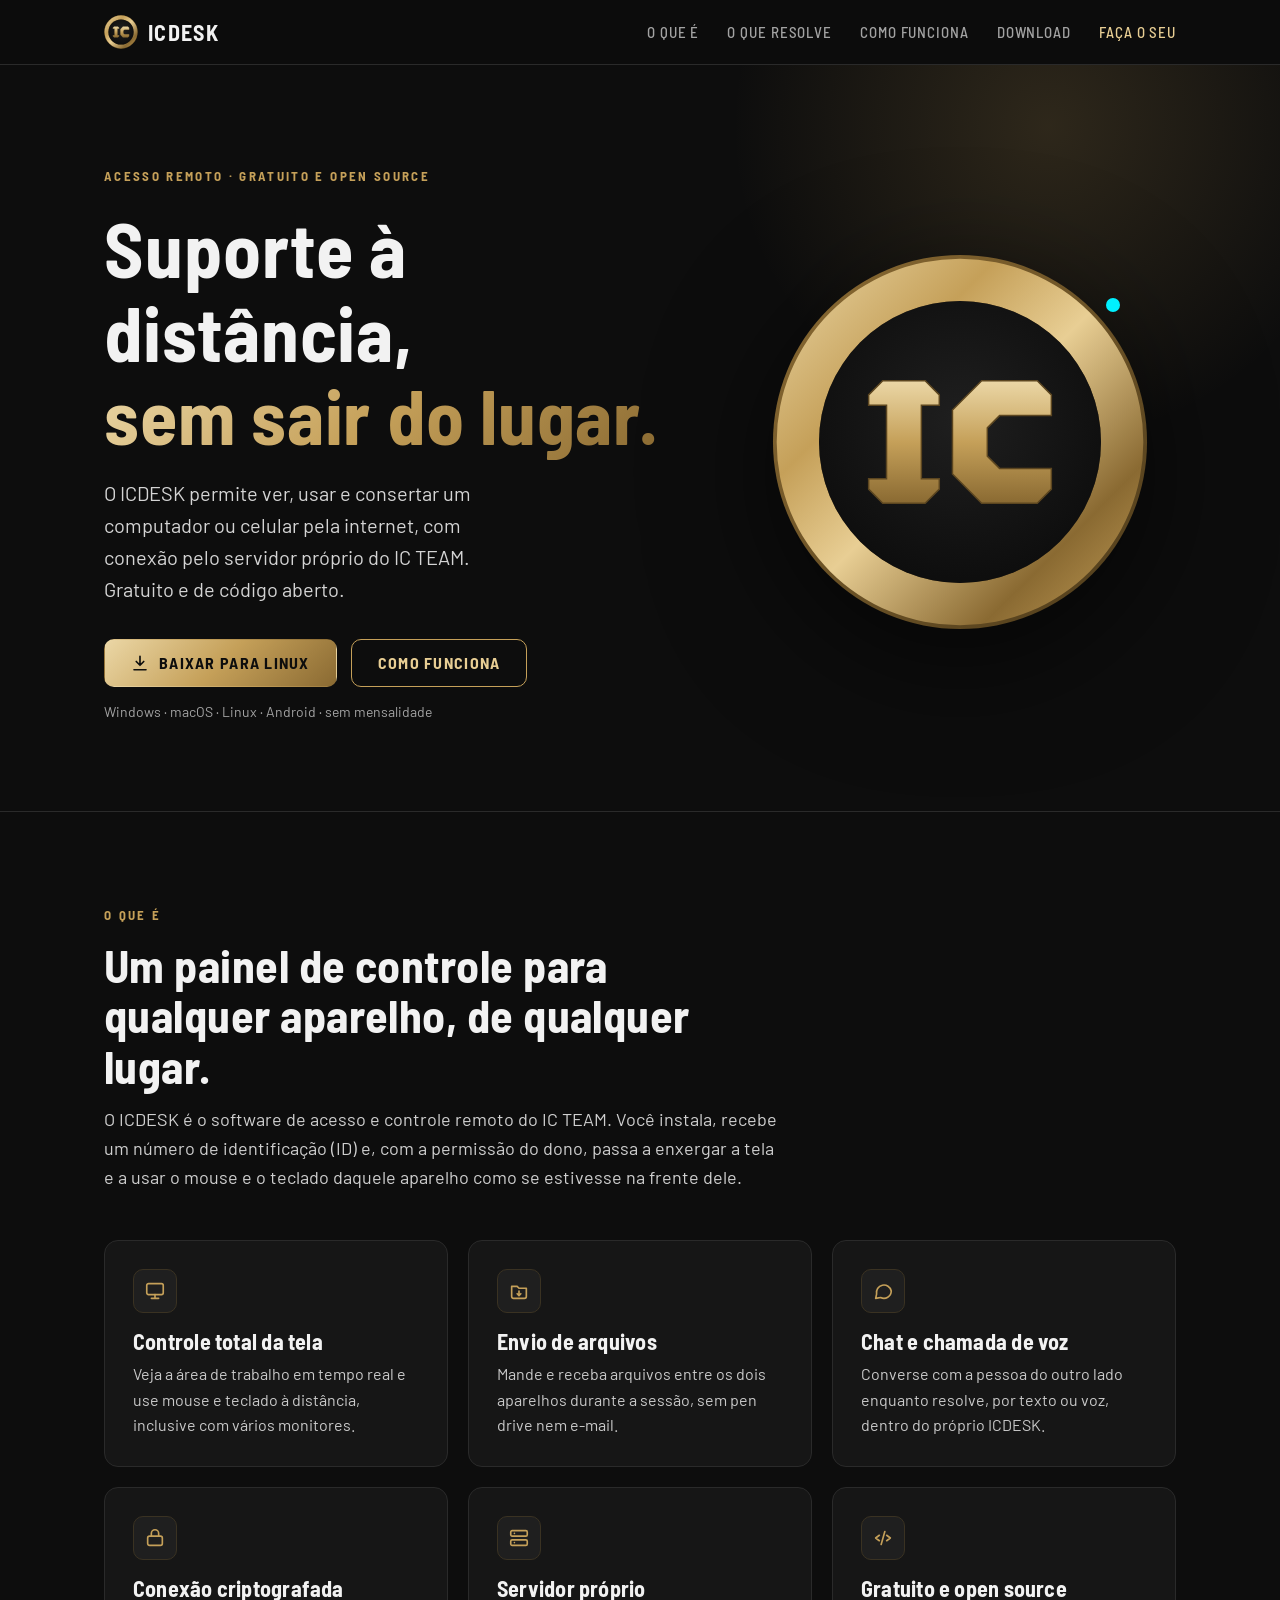
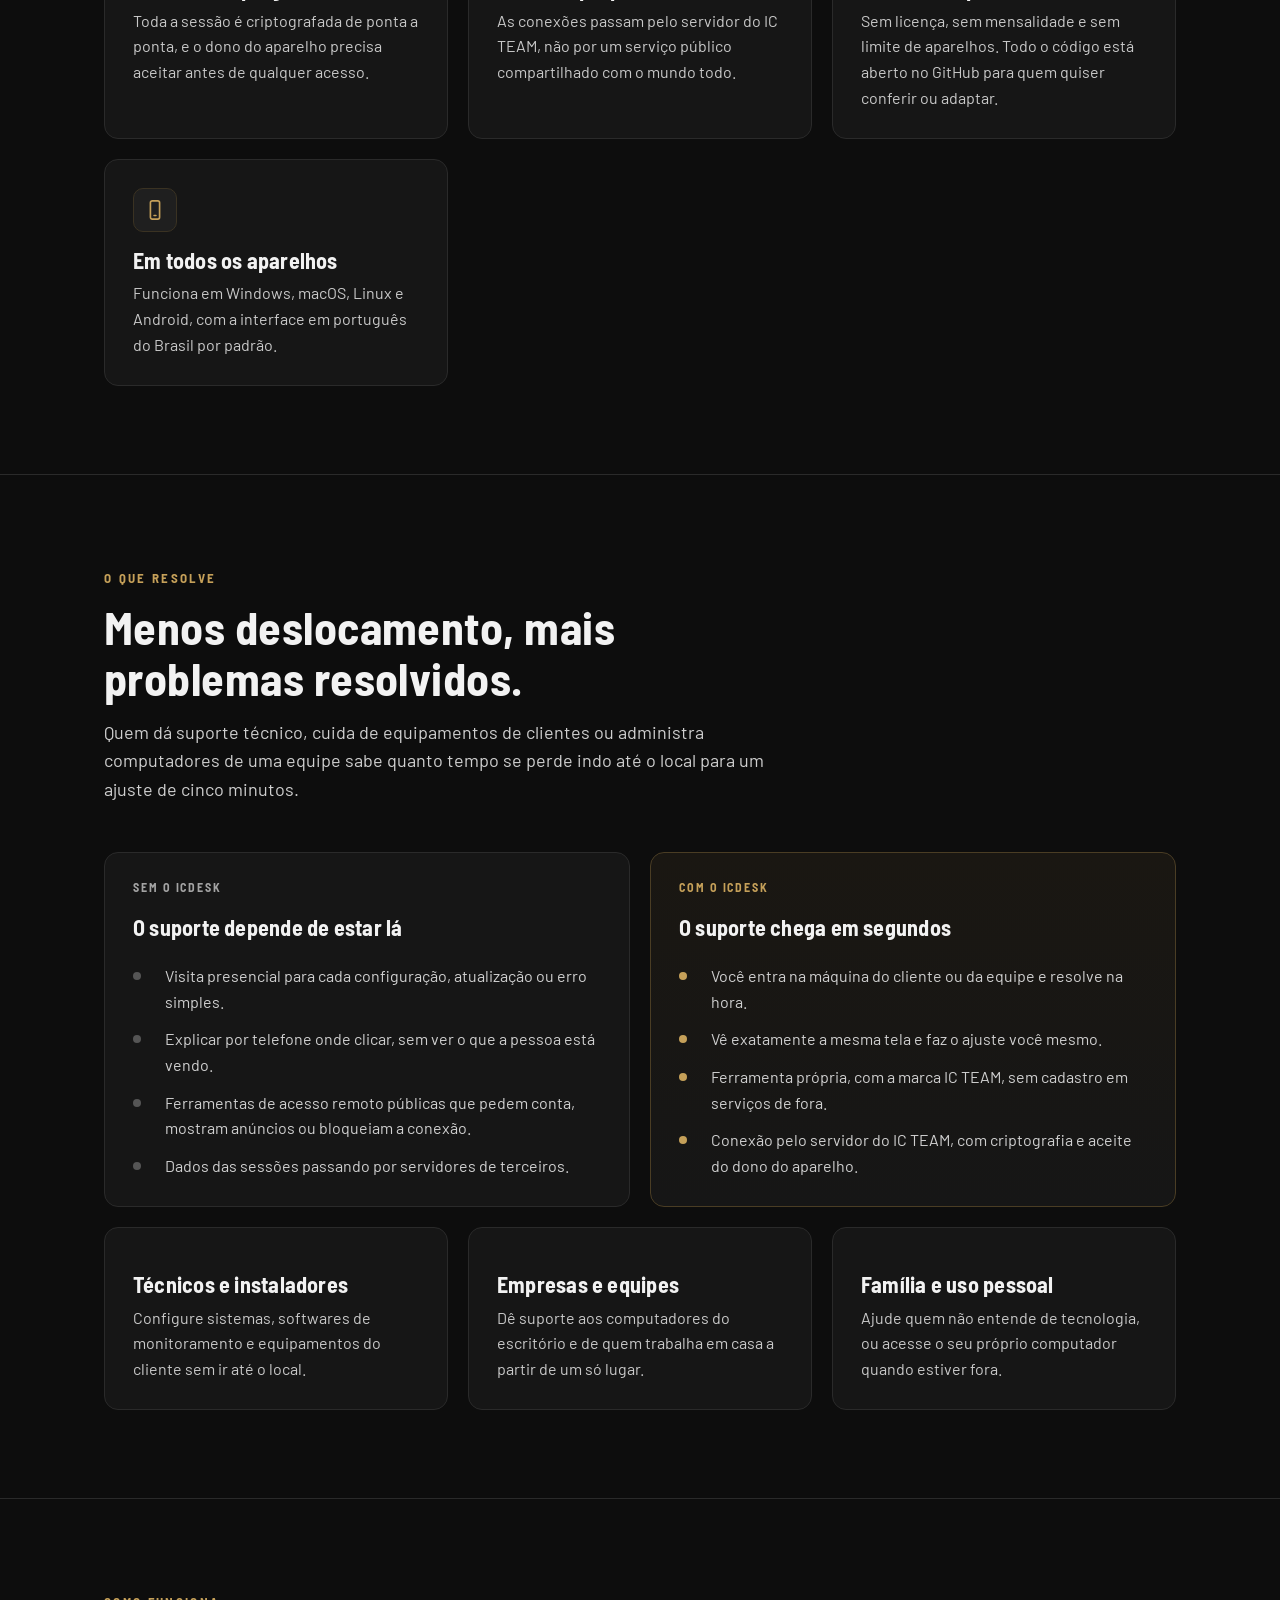
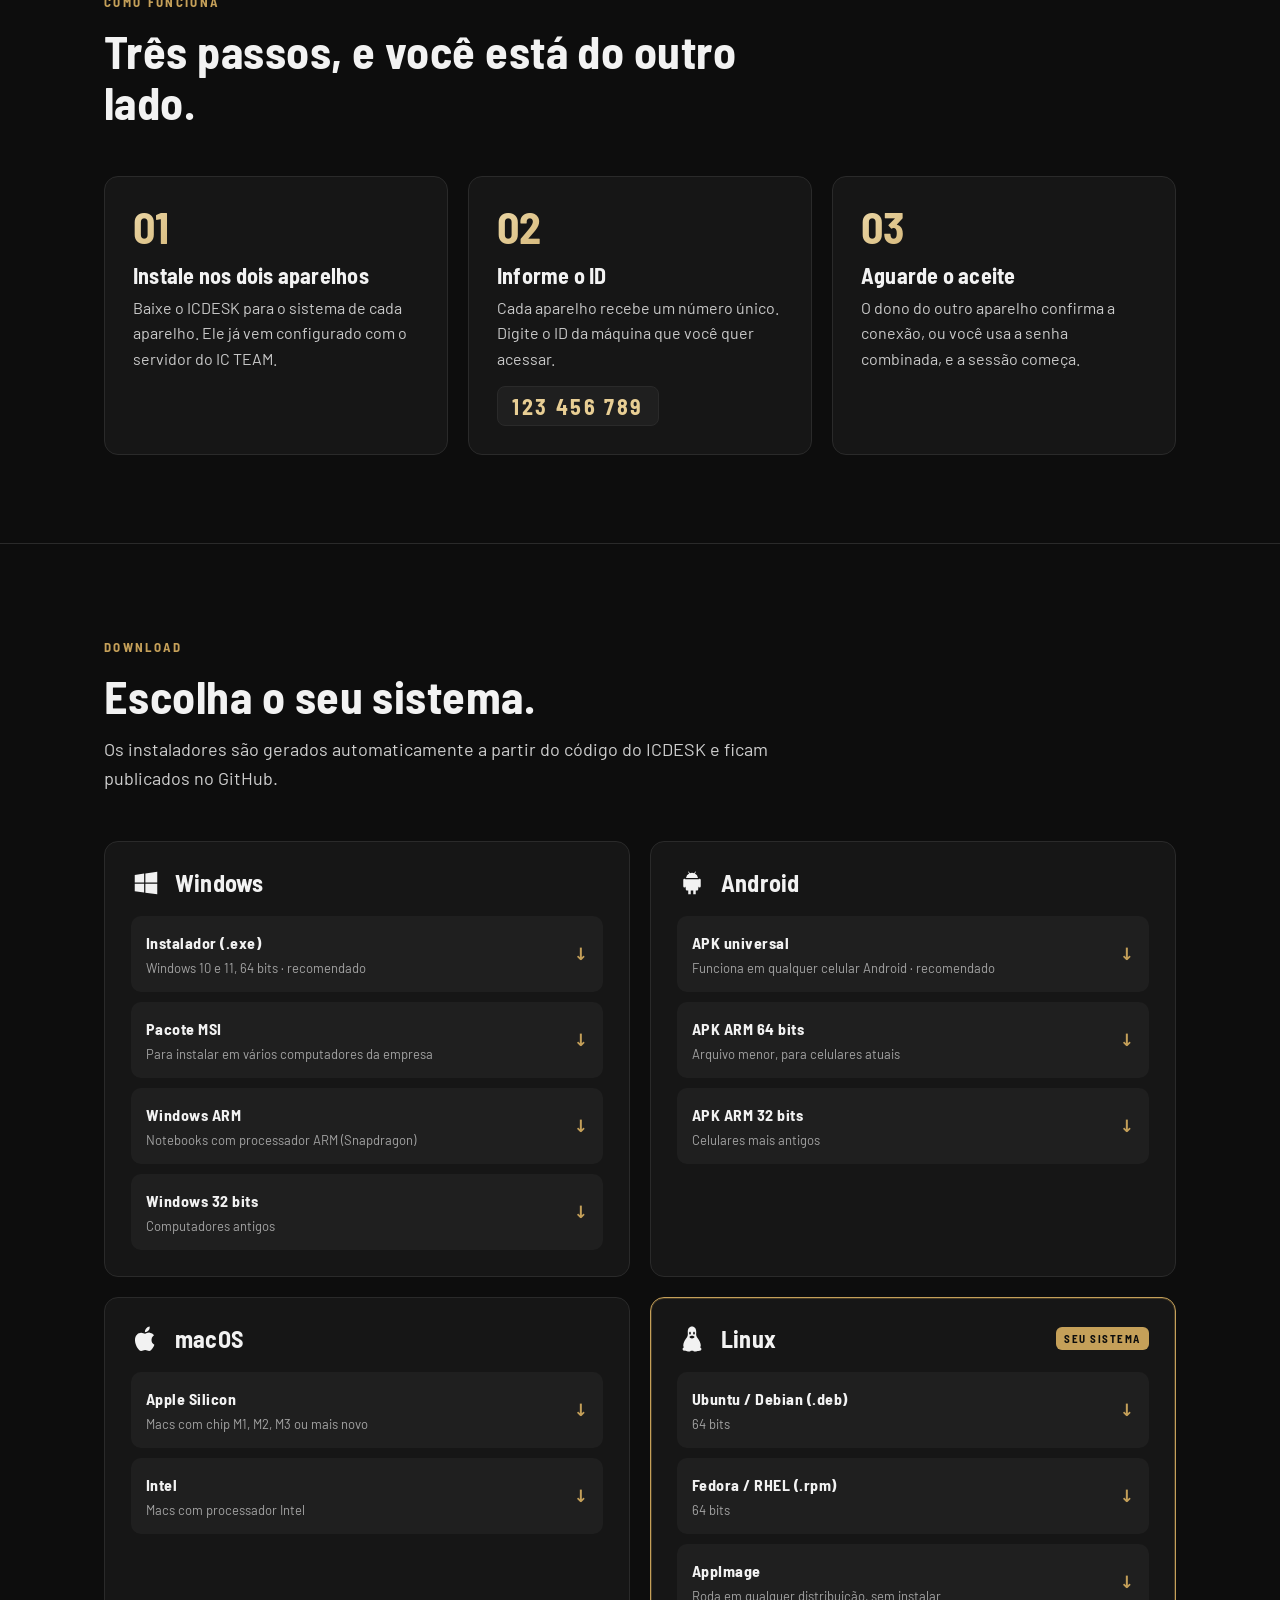
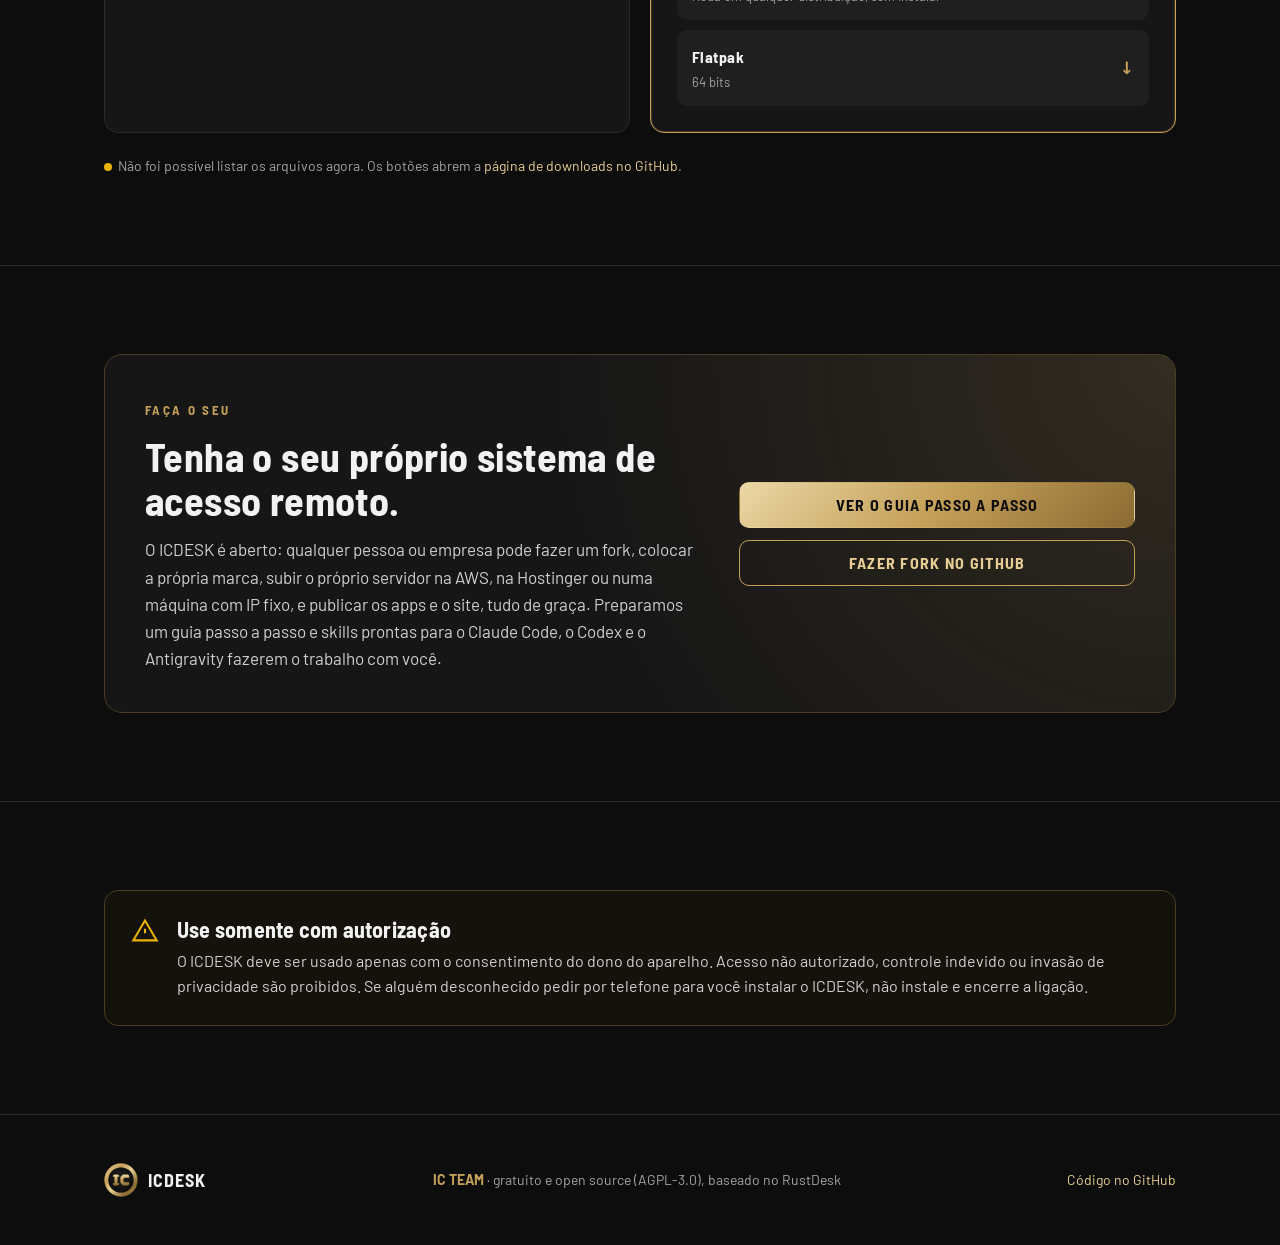
==== commit 9240d4f8: "Site: guia 'faça o seu', destaque gratuito e open source, CSS compartilhado Co-Authored-By: Claude O" ====
--- a/index.html
+++ b/index.html
@@ -15,137 +15,7 @@
 <link rel="preconnect" href="https://fonts.googleapis.com">
 <link rel="preconnect" href="https://fonts.gstatic.com" crossorigin>
 <link href="https://fonts.googleapis.com/css2?family=Barlow+Semi+Condensed:wght@500;700&family=Barlow:wght@400;500&display=swap" rel="stylesheet">
-<style>
-:root{
-  --cx-richblack:#0D0D0D;--cx-gold:#C5A059;--cx-goldlight:#E8CE94;--cx-techblue:#00F0FF;--cx-text:#F2F2F2;
-  --cx-ok:#22C55E;--cx-warn:#EAB308;
-  --cx-gold-gradient:linear-gradient(135deg,#EBD7A6,#C5A059,#8A6A32);
-  --cx-surface:#161616;--cx-surface-2:#1F1F1F;--cx-hover:#262626;--cx-on-gold:#0D0D0D;
-  --muted:#A3A3A3;--line:#2A2A2A;
-  --display:"Barlow Semi Condensed","Arial Narrow",sans-serif;
-  --body:"Barlow",system-ui,-apple-system,"Segoe UI",sans-serif;
-  --max:1120px;
-}
-*{box-sizing:border-box;margin:0;padding:0}
-html{scroll-behavior:smooth}
-body{background:var(--cx-richblack);color:var(--cx-text);font:400 17px/1.6 var(--body);-webkit-font-smoothing:antialiased}
-a{color:var(--cx-goldlight);text-decoration:none}
-a:hover{text-decoration:underline}
-img{display:block;max-width:100%}
-.wrap{max-width:var(--max);margin:0 auto;padding:0 24px}
-h1,h2,h3{font-family:var(--display);font-weight:700;line-height:1.1;letter-spacing:.01em}
-.eyebrow{font:700 13px/1 var(--display);letter-spacing:.18em;text-transform:uppercase;color:var(--cx-gold)}
-.gold-text{background:var(--cx-gold-gradient);-webkit-background-clip:text;background-clip:text;color:transparent}
-
-/* nav */
-header.nav{position:sticky;top:0;z-index:10;background:rgba(13,13,13,.86);backdrop-filter:blur(10px);border-bottom:1px solid var(--line)}
-header.nav .wrap{display:flex;align-items:center;justify-content:space-between;height:64px}
-.brand{display:flex;align-items:center;gap:10px;font:700 22px/1 var(--display);letter-spacing:.06em;color:var(--cx-text)}
-.brand img{width:34px;height:34px}
-.brand:hover{text-decoration:none}
-nav.links{display:flex;gap:28px;font:500 15px/1 var(--display);letter-spacing:.06em;text-transform:uppercase}
-nav.links a{color:var(--muted)}
-nav.links a:hover{color:var(--cx-goldlight);text-decoration:none}
-
-/* buttons */
-.btn{display:inline-flex;align-items:center;gap:10px;padding:14px 26px;border-radius:10px;font:700 16px/1 var(--display);letter-spacing:.08em;text-transform:uppercase;border:1px solid transparent;cursor:pointer;transition:transform .15s,filter .15s,border-color .15s}
-.btn:hover{text-decoration:none;transform:translateY(-1px)}
-.btn-gold{background:var(--cx-gold-gradient);color:var(--cx-on-gold)}
-.btn-gold:hover{filter:brightness(1.08)}
-.btn-ghost{border-color:var(--cx-gold);color:var(--cx-goldlight)}
-.btn-ghost:hover{background:var(--cx-hover)}
-.btn svg{width:18px;height:18px}
-
-/* hero */
-.hero{position:relative;overflow:hidden;padding:96px 0 88px;border-bottom:1px solid var(--line)}
-.hero::before{content:"";position:absolute;inset:-40% -10% auto auto;width:720px;height:720px;background:radial-gradient(circle,rgba(197,160,89,.18),transparent 62%);pointer-events:none}
-.hero .wrap{display:grid;grid-template-columns:1.15fr .85fr;gap:56px;align-items:center;position:relative}
-.hero h1{font-size:clamp(44px,6vw,76px);margin:18px 0 20px}
-.hero p.lead{font-size:20px;color:#D4D4D4;max-width:34ch}
-.hero .cta{display:flex;flex-wrap:wrap;gap:14px;margin-top:34px}
-.hero .os-hint{margin-top:14px;font-size:14px;color:var(--muted)}
-.hero-mark{position:relative;justify-self:center;width:min(380px,80vw)}
-.hero-mark img{width:100%;filter:drop-shadow(0 30px 60px rgba(0,0,0,.6))}
-.pulse{position:absolute;right:8%;top:12%;width:14px;height:14px;border-radius:50%;background:var(--cx-techblue);box-shadow:0 0 0 0 rgba(0,240,255,.6);animation:pulse 2.2s infinite}
-@keyframes pulse{0%{box-shadow:0 0 0 0 rgba(0,240,255,.55)}70%{box-shadow:0 0 0 22px rgba(0,240,255,0)}100%{box-shadow:0 0 0 0 rgba(0,240,255,0)}}
-@media (prefers-reduced-motion:reduce){.pulse{animation:none}}
-
-/* sections */
-section{padding:88px 0;border-bottom:1px solid var(--line)}
-.sec-head{max-width:680px;margin-bottom:48px}
-.sec-head h2{font-size:clamp(32px,4vw,46px);margin-top:12px}
-.sec-head p{color:#CFCFCF;margin-top:14px;font-size:18px}
-
-.grid{display:grid;gap:20px}
-.g3{grid-template-columns:repeat(3,1fr)}
-.g2{grid-template-columns:repeat(2,1fr)}
-.card{background:var(--cx-surface);border:1px solid var(--line);border-radius:14px;padding:28px}
-.card h3{font-size:22px;margin:16px 0 8px}
-.card p{color:#C9C9C9;font-size:16px}
-.ico{width:44px;height:44px;border-radius:10px;display:grid;place-items:center;background:var(--cx-surface-2);border:1px solid #3a3222}
-.ico svg{width:22px;height:22px;stroke:var(--cx-gold);fill:none;stroke-width:1.8;stroke-linecap:round;stroke-linejoin:round}
-
-/* problem / solution */
-.ps{display:grid;grid-template-columns:1fr 1fr;gap:20px}
-.ps .card{display:flex;flex-direction:column;gap:6px}
-.ps .tag{font:700 12px/1 var(--display);letter-spacing:.16em;text-transform:uppercase}
-.ps .before .tag{color:var(--muted)}
-.ps .after{border-color:#4a3d24;background:linear-gradient(180deg,#1a1712,var(--cx-surface))}
-.ps .after .tag{color:var(--cx-gold)}
-.ps ul{list-style:none;margin-top:10px;display:grid;gap:12px}
-.ps li{display:grid;grid-template-columns:22px 1fr;gap:10px;color:#D0D0D0;font-size:16px}
-.ps li::before{content:"";width:8px;height:8px;margin-top:9px;border-radius:50%;background:#555}
-.ps .after li::before{background:var(--cx-gold)}
-
-/* steps */
-.steps{counter-reset:s;display:grid;grid-template-columns:repeat(3,1fr);gap:20px}
-.step{position:relative;padding:28px;border-radius:14px;border:1px solid var(--line);background:var(--cx-surface)}
-.step::before{counter-increment:s;content:"0" counter(s);font:700 44px/1 var(--display);display:block;margin-bottom:14px;background:var(--cx-gold-gradient);-webkit-background-clip:text;background-clip:text;color:transparent}
-.step h3{font-size:22px;margin-bottom:8px}
-.step p{color:#C9C9C9;font-size:16px}
-.id-demo{display:inline-block;margin-top:14px;padding:8px 14px;border-radius:8px;background:var(--cx-surface-2);border:1px solid var(--line);font:700 22px/1 var(--display);letter-spacing:.12em;color:var(--cx-goldlight)}
-
-/* downloads */
-.dl-grid{display:grid;grid-template-columns:repeat(2,1fr);gap:20px}
-.os{background:var(--cx-surface);border:1px solid var(--line);border-radius:14px;padding:26px;transition:border-color .2s}
-.os.current{border-color:var(--cx-gold);box-shadow:0 0 0 1px rgba(197,160,89,.25) inset}
-.os-head{display:flex;align-items:center;gap:14px;margin-bottom:18px}
-.os-head svg{width:30px;height:30px;fill:var(--cx-text)}
-.os-head h3{font-size:24px}
-.os-head .badge{margin-left:auto;font:700 11px/1 var(--display);letter-spacing:.14em;text-transform:uppercase;color:var(--cx-on-gold);background:var(--cx-gold);padding:6px 8px;border-radius:6px;display:none}
-.os.current .badge{display:inline-block}
-.files{display:grid;gap:10px}
-.file{display:flex;align-items:center;justify-content:space-between;gap:12px;padding:12px 14px;border-radius:10px;background:var(--cx-surface-2);border:1px solid transparent;color:var(--cx-text)}
-.file:hover{border-color:var(--cx-gold);text-decoration:none;background:var(--cx-hover)}
-.file>span:first-child{flex:1}
-.file b{font:700 16px/1.2 var(--display);letter-spacing:.03em}
-.file small{display:block;color:var(--muted);font-size:13px;margin-top:2px}
-.file .size{font-size:13px;color:var(--muted);white-space:nowrap}
-.file .arrow{color:var(--cx-gold);font-weight:700}
-.file.missing{opacity:.45;pointer-events:none}
-.dl-note{margin-top:22px;font-size:14px;color:var(--muted)}
-.dl-note .dot{display:inline-block;width:8px;height:8px;border-radius:50%;background:var(--cx-ok);margin-right:6px;vertical-align:middle}
-
-/* warning */
-.warn{display:grid;grid-template-columns:auto 1fr;gap:18px;align-items:start;padding:26px;border-radius:14px;border:1px solid #4a3d24;background:#15120c}
-.warn svg{width:28px;height:28px;stroke:var(--cx-warn);fill:none;stroke-width:1.8}
-.warn h3{font-size:22px;margin-bottom:6px}
-.warn p{color:#D0D0D0;font-size:16px}
-
-footer{padding:48px 0;color:var(--muted);font-size:14px}
-footer .wrap{display:flex;flex-wrap:wrap;gap:20px;justify-content:space-between;align-items:center}
-footer .brand{font-size:18px}
-
-@media (max-width:900px){
-  .hero .wrap{grid-template-columns:1fr;gap:40px}
-  .hero-mark{width:min(260px,70vw);order:-1;justify-self:start}
-  .g3,.steps{grid-template-columns:1fr}
-  .g2,.ps,.dl-grid{grid-template-columns:1fr}
-  nav.links{display:none}
-  section{padding:64px 0}
-  .hero{padding:56px 0 64px}
-}
-</style>
+<link rel="stylesheet" href="assets/site.css">
 </head>
 <body>
 
@@ -157,6 +27,7 @@
       <a href="#resolve">O que resolve</a>
       <a href="#como-funciona">Como funciona</a>
       <a href="#download">Download</a>
+      <a href="seu-servidor.html" style="color:var(--cx-goldlight)">Faça o seu</a>
     </nav>
   </div>
 </header>
@@ -167,9 +38,9 @@
 <div class="hero">
   <div class="wrap">
     <div>
-      <span class="eyebrow">Acesso remoto · IC TEAM</span>
+      <span class="eyebrow">Acesso remoto · gratuito e open source</span>
       <h1>Suporte à distância,<br><span class="gold-text">sem sair do lugar.</span></h1>
-      <p class="lead">O ICDESK permite ver, usar e consertar um computador ou celular pela internet, com conexão pelo servidor próprio do IC TEAM.</p>
+      <p class="lead">O ICDESK permite ver, usar e consertar um computador ou celular pela internet, com conexão pelo servidor próprio do IC TEAM. Gratuito e de código aberto.</p>
       <div class="cta">
         <a class="btn btn-gold" id="hero-dl" href="#download">
           <svg viewBox="0 0 24 24" fill="none" stroke="currentColor" stroke-width="2.2" stroke-linecap="round" stroke-linejoin="round"><path d="M12 3v12m0 0-5-5m5 5 5-5M4 21h16"/></svg>
@@ -177,7 +48,7 @@
         </a>
         <a class="btn btn-ghost" href="#como-funciona">Como funciona</a>
       </div>
-      <p class="os-hint" id="hero-hint">Windows · macOS · Linux · Android</p>
+      <p class="os-hint" id="hero-hint">Windows · macOS · Linux · Android · sem mensalidade</p>
     </div>
     <div class="hero-mark">
       <img src="assets/logo.svg" alt="Logo do ICDESK">
@@ -220,6 +91,11 @@
         <div class="ico"><svg viewBox="0 0 24 24"><rect x="3" y="4" width="18" height="6" rx="1.5"/><rect x="3" y="14" width="18" height="6" rx="1.5"/><path d="M7 7h.01M7 17h.01"/></svg></div>
         <h3>Servidor próprio</h3>
         <p>As conexões passam pelo servidor do IC TEAM, não por um serviço público compartilhado com o mundo todo.</p>
+      </div>
+      <div class="card">
+        <div class="ico"><svg viewBox="0 0 24 24"><path d="M8 9 4 12l4 3M16 9l4 3-4 3M14 5l-4 14"/></svg></div>
+        <h3>Gratuito e open source</h3>
+        <p>Sem licença, sem mensalidade e sem limite de aparelhos. Todo o código está aberto no GitHub para quem quiser conferir ou adaptar.</p>
       </div>
       <div class="card">
         <div class="ico"><svg viewBox="0 0 24 24"><rect x="7" y="2" width="10" height="20" rx="2"/><path d="M11 18h2"/></svg></div>
@@ -368,6 +244,23 @@
   </div>
 </section>
 
+<!-- FAÇA O SEU -->
+<section id="faca-o-seu">
+  <div class="wrap">
+    <div class="diy">
+      <div>
+        <span class="eyebrow">Faça o seu</span>
+        <h2>Tenha o seu próprio sistema de acesso remoto.</h2>
+        <p>O ICDESK é aberto: qualquer pessoa ou empresa pode fazer um fork, colocar a própria marca, subir o próprio servidor na AWS, na Hostinger ou numa máquina com IP fixo, e publicar os apps e o site, tudo de graça. Preparamos um guia passo a passo e skills prontas para o Claude Code, o Codex e o Antigravity fazerem o trabalho com você.</p>
+      </div>
+      <div class="diy-cta">
+        <a class="btn btn-gold" href="seu-servidor.html">Ver o guia passo a passo</a>
+        <a class="btn btn-ghost" href="https://github.com/emersoncassis/ICDESK/fork">Fazer fork no GitHub</a>
+      </div>
+    </div>
+  </div>
+</section>
+
 <!-- AVISO -->
 <section>
   <div class="wrap">
@@ -386,14 +279,16 @@
 <footer>
   <div class="wrap">
     <a class="brand" href="#top"><img src="assets/logo.svg" alt="">ICDESK</a>
-    <span>Um produto <b style="color:var(--cx-gold)">IC TEAM</b> · baseado no projeto de código aberto RustDesk (AGPL-3.0)</span>
+    <span><b style="color:var(--cx-gold)">IC TEAM</b> · gratuito e open source (AGPL-3.0), baseado no RustDesk</span>
     <a href="https://github.com/emersoncassis/ICDESK">Código no GitHub</a>
   </div>
 </footer>
 
 <script>
 (function(){
-  var REPO="emersoncassis/ICDESK", TAG="nightly";
+  var FALLBACK_REPO="emersoncassis/ICDESK", TAG="nightly";
+  var REPO=FALLBACK_REPO, h=location.hostname, seg=location.pathname.split("/")[1];
+  if(/\.github\.io$/.test(h) && seg) REPO=h.split(".")[0]+"/"+seg;
   var RELEASE_PAGE="https://github.com/"+REPO+"/releases/tag/"+TAG;
   var files=[].slice.call(document.querySelectorAll(".file"));
   files.forEach(function(a){a.href=RELEASE_PAGE;});
--- a/assets/site.css
+++ b/assets/site.css
@@ -0,0 +1,135 @@
+:root{
+  --cx-richblack:#0D0D0D;--cx-gold:#C5A059;--cx-goldlight:#E8CE94;--cx-techblue:#00F0FF;--cx-text:#F2F2F2;
+  --cx-ok:#22C55E;--cx-warn:#EAB308;
+  --cx-gold-gradient:linear-gradient(135deg,#EBD7A6,#C5A059,#8A6A32);
+  --cx-surface:#161616;--cx-surface-2:#1F1F1F;--cx-hover:#262626;--cx-on-gold:#0D0D0D;
+  --muted:#A3A3A3;--line:#2A2A2A;
+  --display:"Barlow Semi Condensed","Arial Narrow",sans-serif;
+  --body:"Barlow",system-ui,-apple-system,"Segoe UI",sans-serif;
+  --max:1120px;
+}
+*{box-sizing:border-box;margin:0;padding:0}
+html{scroll-behavior:smooth}
+body{background:var(--cx-richblack);color:var(--cx-text);font:400 17px/1.6 var(--body);-webkit-font-smoothing:antialiased}
+a{color:var(--cx-goldlight);text-decoration:none}
+a:hover{text-decoration:underline}
+img{display:block;max-width:100%}
+.wrap{max-width:var(--max);margin:0 auto;padding:0 24px}
+h1,h2,h3{font-family:var(--display);font-weight:700;line-height:1.1;letter-spacing:.01em}
+.eyebrow{font:700 13px/1 var(--display);letter-spacing:.18em;text-transform:uppercase;color:var(--cx-gold)}
+.gold-text{background:var(--cx-gold-gradient);-webkit-background-clip:text;background-clip:text;color:transparent}
+
+/* nav */
+header.nav{position:sticky;top:0;z-index:10;background:rgba(13,13,13,.86);backdrop-filter:blur(10px);border-bottom:1px solid var(--line)}
+header.nav .wrap{display:flex;align-items:center;justify-content:space-between;height:64px}
+.brand{display:flex;align-items:center;gap:10px;font:700 22px/1 var(--display);letter-spacing:.06em;color:var(--cx-text)}
+.brand img{width:34px;height:34px}
+.brand:hover{text-decoration:none}
+nav.links{display:flex;gap:28px;font:500 15px/1 var(--display);letter-spacing:.06em;text-transform:uppercase}
+nav.links a{color:var(--muted)}
+nav.links a:hover{color:var(--cx-goldlight);text-decoration:none}
+
+/* buttons */
+.btn{display:inline-flex;align-items:center;gap:10px;padding:14px 26px;border-radius:10px;font:700 16px/1 var(--display);letter-spacing:.08em;text-transform:uppercase;border:1px solid transparent;cursor:pointer;transition:transform .15s,filter .15s,border-color .15s}
+.btn:hover{text-decoration:none;transform:translateY(-1px)}
+.btn-gold{background:var(--cx-gold-gradient);color:var(--cx-on-gold)}
+.btn-gold:hover{filter:brightness(1.08)}
+.btn-ghost{border-color:var(--cx-gold);color:var(--cx-goldlight)}
+.btn-ghost:hover{background:var(--cx-hover)}
+.btn svg{width:18px;height:18px}
+
+/* hero */
+.hero{position:relative;overflow:hidden;padding:96px 0 88px;border-bottom:1px solid var(--line)}
+.hero::before{content:"";position:absolute;inset:-40% -10% auto auto;width:720px;height:720px;background:radial-gradient(circle,rgba(197,160,89,.18),transparent 62%);pointer-events:none}
+.hero .wrap{display:grid;grid-template-columns:1.15fr .85fr;gap:56px;align-items:center;position:relative}
+.hero h1{font-size:clamp(44px,6vw,76px);margin:18px 0 20px}
+.hero p.lead{font-size:20px;color:#D4D4D4;max-width:34ch}
+.hero .cta{display:flex;flex-wrap:wrap;gap:14px;margin-top:34px}
+.hero .os-hint{margin-top:14px;font-size:14px;color:var(--muted)}
+.hero-mark{position:relative;justify-self:center;width:min(380px,80vw)}
+.hero-mark img{width:100%;filter:drop-shadow(0 30px 60px rgba(0,0,0,.6))}
+.pulse{position:absolute;right:8%;top:12%;width:14px;height:14px;border-radius:50%;background:var(--cx-techblue);box-shadow:0 0 0 0 rgba(0,240,255,.6);animation:pulse 2.2s infinite}
+@keyframes pulse{0%{box-shadow:0 0 0 0 rgba(0,240,255,.55)}70%{box-shadow:0 0 0 22px rgba(0,240,255,0)}100%{box-shadow:0 0 0 0 rgba(0,240,255,0)}}
+@media (prefers-reduced-motion:reduce){.pulse{animation:none}}
+
+/* sections */
+section{padding:88px 0;border-bottom:1px solid var(--line)}
+.sec-head{max-width:680px;margin-bottom:48px}
+.sec-head h2{font-size:clamp(32px,4vw,46px);margin-top:12px}
+.sec-head p{color:#CFCFCF;margin-top:14px;font-size:18px}
+
+.grid{display:grid;gap:20px}
+.g3{grid-template-columns:repeat(3,1fr)}
+.g2{grid-template-columns:repeat(2,1fr)}
+.card{background:var(--cx-surface);border:1px solid var(--line);border-radius:14px;padding:28px}
+.card h3{font-size:22px;margin:16px 0 8px}
+.card p{color:#C9C9C9;font-size:16px}
+.ico{width:44px;height:44px;border-radius:10px;display:grid;place-items:center;background:var(--cx-surface-2);border:1px solid #3a3222}
+.ico svg{width:22px;height:22px;stroke:var(--cx-gold);fill:none;stroke-width:1.8;stroke-linecap:round;stroke-linejoin:round}
+
+/* problem / solution */
+.ps{display:grid;grid-template-columns:1fr 1fr;gap:20px}
+.ps .card{display:flex;flex-direction:column;gap:6px}
+.ps .tag{font:700 12px/1 var(--display);letter-spacing:.16em;text-transform:uppercase}
+.ps .before .tag{color:var(--muted)}
+.ps .after{border-color:#4a3d24;background:linear-gradient(180deg,#1a1712,var(--cx-surface))}
+.ps .after .tag{color:var(--cx-gold)}
+.ps ul{list-style:none;margin-top:10px;display:grid;gap:12px}
+.ps li{display:grid;grid-template-columns:22px 1fr;gap:10px;color:#D0D0D0;font-size:16px}
+.ps li::before{content:"";width:8px;height:8px;margin-top:9px;border-radius:50%;background:#555}
+.ps .after li::before{background:var(--cx-gold)}
+
+/* steps */
+.steps{counter-reset:s;display:grid;grid-template-columns:repeat(3,1fr);gap:20px}
+.step{position:relative;padding:28px;border-radius:14px;border:1px solid var(--line);background:var(--cx-surface)}
+.step::before{counter-increment:s;content:"0" counter(s);font:700 44px/1 var(--display);display:block;margin-bottom:14px;background:var(--cx-gold-gradient);-webkit-background-clip:text;background-clip:text;color:transparent}
+.step h3{font-size:22px;margin-bottom:8px}
+.step p{color:#C9C9C9;font-size:16px}
+.id-demo{display:inline-block;margin-top:14px;padding:8px 14px;border-radius:8px;background:var(--cx-surface-2);border:1px solid var(--line);font:700 22px/1 var(--display);letter-spacing:.12em;color:var(--cx-goldlight)}
+
+/* downloads */
+.dl-grid{display:grid;grid-template-columns:repeat(2,1fr);gap:20px}
+.os{background:var(--cx-surface);border:1px solid var(--line);border-radius:14px;padding:26px;transition:border-color .2s}
+.os.current{border-color:var(--cx-gold);box-shadow:0 0 0 1px rgba(197,160,89,.25) inset}
+.os-head{display:flex;align-items:center;gap:14px;margin-bottom:18px}
+.os-head svg{width:30px;height:30px;fill:var(--cx-text)}
+.os-head h3{font-size:24px}
+.os-head .badge{margin-left:auto;font:700 11px/1 var(--display);letter-spacing:.14em;text-transform:uppercase;color:var(--cx-on-gold);background:var(--cx-gold);padding:6px 8px;border-radius:6px;display:none}
+.os.current .badge{display:inline-block}
+.files{display:grid;gap:10px}
+.file{display:flex;align-items:center;justify-content:space-between;gap:12px;padding:12px 14px;border-radius:10px;background:var(--cx-surface-2);border:1px solid transparent;color:var(--cx-text)}
+.file:hover{border-color:var(--cx-gold);text-decoration:none;background:var(--cx-hover)}
+.file>span:first-child{flex:1}
+.file b{font:700 16px/1.2 var(--display);letter-spacing:.03em}
+.file small{display:block;color:var(--muted);font-size:13px;margin-top:2px}
+.file .size{font-size:13px;color:var(--muted);white-space:nowrap}
+.file .arrow{color:var(--cx-gold);font-weight:700}
+.file.missing{opacity:.45;pointer-events:none}
+.dl-note{margin-top:22px;font-size:14px;color:var(--muted)}
+.dl-note .dot{display:inline-block;width:8px;height:8px;border-radius:50%;background:var(--cx-ok);margin-right:6px;vertical-align:middle}
+
+/* warning */
+.diy{display:grid;grid-template-columns:1.4fr 1fr;gap:40px;align-items:center;padding:40px;border-radius:18px;border:1px solid #4a3d24;background:radial-gradient(circle at 100% 0,rgba(197,160,89,.16),transparent 55%),var(--cx-surface)}
+.diy h2{font-size:clamp(28px,3.4vw,40px);margin:12px 0 14px}
+.diy p{color:#CFCFCF}
+.diy-cta{display:flex;flex-direction:column;gap:12px;align-items:stretch}
+.diy-cta .btn{justify-content:center}
+.warn{display:grid;grid-template-columns:auto 1fr;gap:18px;align-items:start;padding:26px;border-radius:14px;border:1px solid #4a3d24;background:#15120c}
+.warn svg{width:28px;height:28px;stroke:var(--cx-warn);fill:none;stroke-width:1.8}
+.warn h3{font-size:22px;margin-bottom:6px}
+.warn p{color:#D0D0D0;font-size:16px}
+
+footer{padding:48px 0;color:var(--muted);font-size:14px}
+footer .wrap{display:flex;flex-wrap:wrap;gap:20px;justify-content:space-between;align-items:center}
+footer .brand{font-size:18px}
+
+@media (max-width:900px){
+  .hero .wrap{grid-template-columns:1fr;gap:40px}
+  .hero-mark{width:min(260px,70vw);order:-1;justify-self:start}
+  .g3,.steps{grid-template-columns:1fr}
+  .g2,.ps,.dl-grid,.diy{grid-template-columns:1fr}
+  .diy{padding:28px}
+  nav.links{display:none}
+  section{padding:64px 0}
+  .hero{padding:56px 0 64px}
+}
